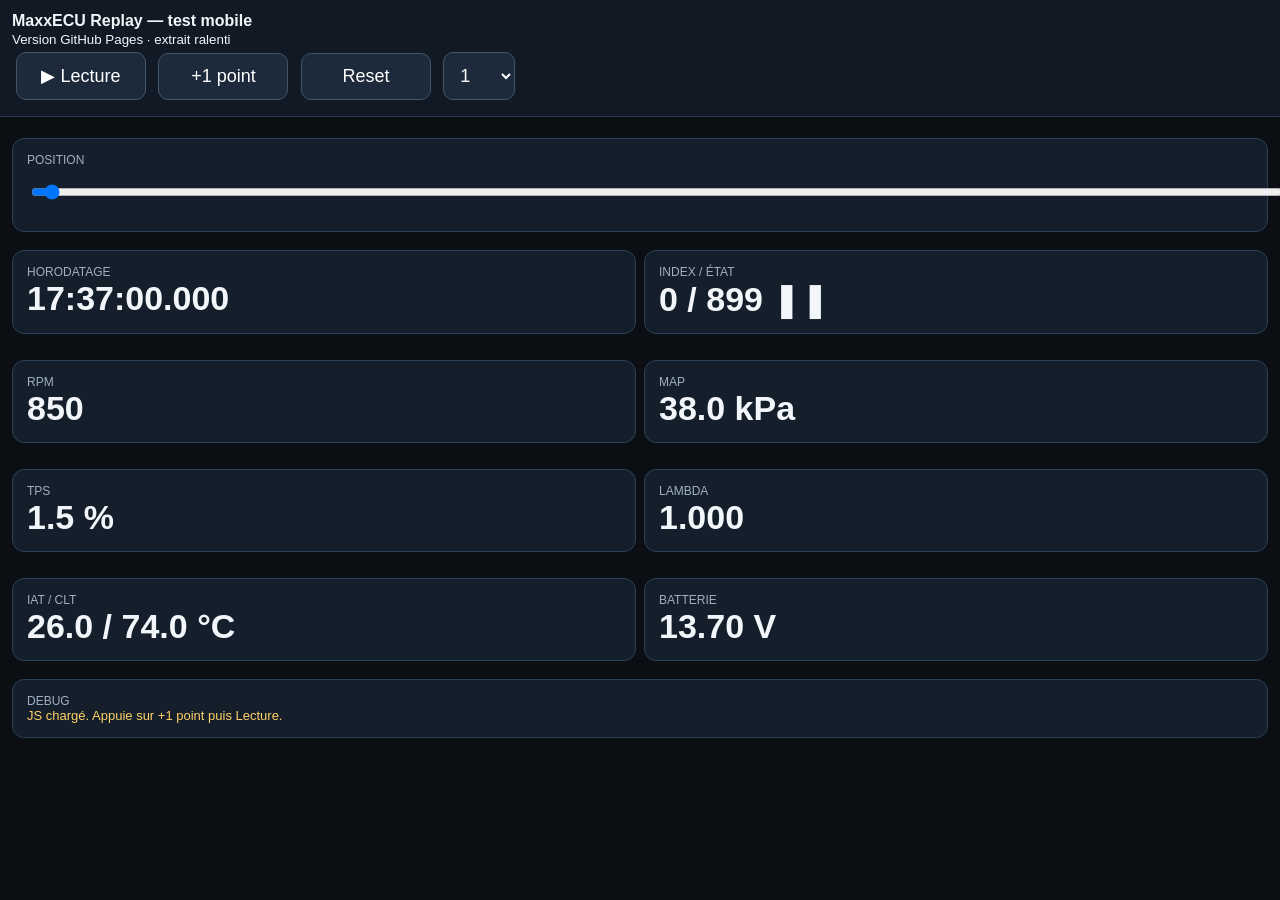
==== maxxecu-replay/index.html @ 24e873e2 "Add MaxxECU replay test page" ====
<!doctype html>
<html lang="fr">
<head>
<meta charset="utf-8">
<meta name="viewport" content="width=device-width,initial-scale=1">
<title>MaxxECU Replay</title>
<style>
body{margin:0;background:#0b0f14;color:#f2f6fa;font-family:Arial,system-ui,sans-serif}header{position:sticky;top:0;background:#111a24;padding:12px;border-bottom:1px solid #26384d;z-index:2}button,select,input{font-size:18px;padding:12px;border-radius:10px;margin:4px;background:#1c2a3b;color:#fff;border:1px solid #456}button{min-width:130px}main{padding:12px}.card{background:#141f2b;border:1px solid #2a4057;border-radius:12px;padding:14px;margin:9px 0}.label{font-size:12px;color:#9fb0c3;text-transform:uppercase}.val{font-size:34px;font-weight:800;font-variant-numeric:tabular-nums}.grid{display:grid;grid-template-columns:1fr 1fr;gap:8px}#debug{white-space:pre-wrap;color:#ffd166;font-size:13px}@media(max-width:520px){.grid{grid-template-columns:1fr}button,select{width:100%}}
</style>
</head>
<body>
<header>
  <b>MaxxECU Replay — test mobile</b><br>
  <small>Version GitHub Pages · extrait ralenti</small><br>
  <button id="play">▶ Lecture</button>
  <button id="step">+1 point</button>
  <button id="reset">Reset</button>
  <select id="speed"><option>0.5</option><option selected>1</option><option>2</option><option>4</option><option>8</option></select>
</header>
<main>
  <div class="card"><div class="label">Position</div><input id="range" type="range" min="0" max="899" value="0" style="width:100%"></div>
  <div class="grid">
    <div class="card"><div class="label">Horodatage</div><div class="val" id="timestamp">—</div></div>
    <div class="card"><div class="label">Index / état</div><div class="val" id="state">—</div></div>
    <div class="card"><div class="label">RPM</div><div class="val" id="rpm">—</div></div>
    <div class="card"><div class="label">MAP</div><div class="val" id="map">—</div></div>
    <div class="card"><div class="label">TPS</div><div class="val" id="tps">—</div></div>
    <div class="card"><div class="label">Lambda</div><div class="val" id="lambda">—</div></div>
    <div class="card"><div class="label">IAT / CLT</div><div class="val" id="temp">—</div></div>
    <div class="card"><div class="label">Batterie</div><div class="val" id="batt">—</div></div>
  </div>
  <div class="card"><div class="label">Debug</div><div id="debug">Chargement...</div></div>
</main>
<script>
(function(){
var DATA=[];
for(var k=0;k<900;k++){
  DATA.push({timestamp:'17:'+String(37+Math.floor(k/600)).padStart(2,'0')+':'+String(Math.floor((k/10)%60)).padStart(2,'0')+'.'+String((k%10)*100).padStart(3,'0'),rpm:850+Math.round(Math.sin(k/19)*90),map:38+Math.sin(k/31)*4,tps:1.5+Math.sin(k/45)*0.8,lambda:1+Math.sin(k/55)*0.04,iat:26+Math.sin(k/80),clt:74+k*0.012,batt:13.7+Math.sin(k/70)*0.05});
}
var i=0,playing=false,timer=null;
function $(id){return document.getElementById(id)}
function val(x,dec){var n=Number(x);return isFinite(n)?n.toFixed(dec||0):'—'}
function render(){var d=DATA[i]||{};$('timestamp').textContent=d.timestamp||'—';$('state').textContent=i+' / '+(DATA.length-1)+(playing?' ▶':' ❚❚');$('rpm').textContent=val(d.rpm,0);$('map').textContent=val(d.map,1)+' kPa';$('tps').textContent=val(d.tps,1)+' %';$('lambda').textContent=val(d.lambda,3);$('temp').textContent=val(d.iat,1)+' / '+val(d.clt,1)+' °C';$('batt').textContent=val(d.batt,2)+' V';$('range').value=i;}
function tick(){if(!playing)return;i++;if(i>=DATA.length){i=DATA.length-1;stop();return;}render();}
function start(){stop(false);playing=true;$('play').textContent='⏸ Pause';var spd=Number($('speed').value)||1;var ms=Math.max(20,100/spd);timer=setInterval(tick,ms);$('debug').textContent='Lecture démarrée. Timer='+ms+' ms. Données embarquées='+DATA.length+' points.';render();}
function stop(update){if(timer){clearInterval(timer);timer=null;}playing=false;$('play').textContent='▶ Lecture';if(update!==false)render();}
$('play').onclick=function(e){e.preventDefault();playing?stop():start();};
$('step').onclick=function(e){e.preventDefault();stop(false);i=Math.min(DATA.length-1,i+1);render();$('debug').textContent='Step manuel OK';};
$('reset').onclick=function(e){e.preventDefault();stop(false);i=0;render();$('debug').textContent='Reset OK';};
$('range').oninput=function(e){stop(false);i=Number(e.target.value)||0;render();$('debug').textContent='Curseur OK index='+i;};
window.onerror=function(msg,src,line){$('debug').textContent='JS ERROR: '+msg+' ligne '+line;};
$('debug').textContent='JS chargé. Appuie sur +1 point puis Lecture.';render();
})();
</script>
</body>
</html>
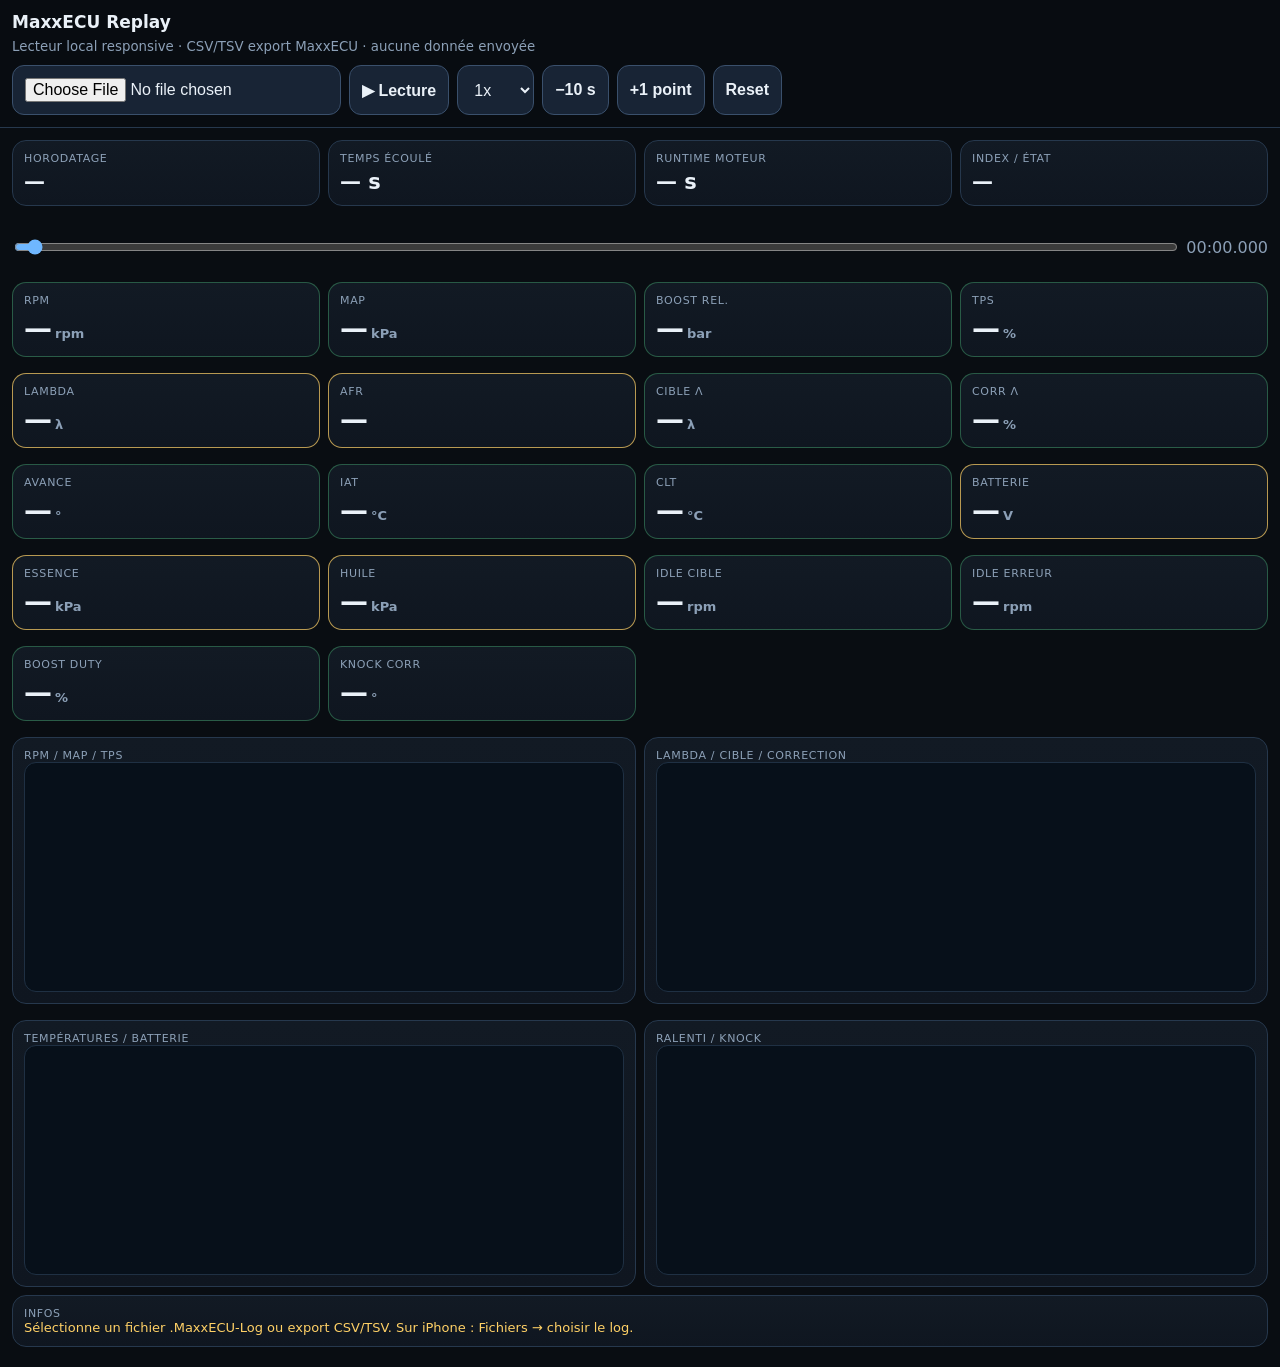
==== commit b266de66: "Replace MaxxECU test page with full log reader" ====
--- a/maxxecu-replay/index.html
+++ b/maxxecu-replay/index.html
@@ -1,56 +1,6 @@
 <!doctype html>
-<html lang="fr">
-<head>
-<meta charset="utf-8">
-<meta name="viewport" content="width=device-width,initial-scale=1">
-<title>MaxxECU Replay</title>
-<style>
-body{margin:0;background:#0b0f14;color:#f2f6fa;font-family:Arial,system-ui,sans-serif}header{position:sticky;top:0;background:#111a24;padding:12px;border-bottom:1px solid #26384d;z-index:2}button,select,input{font-size:18px;padding:12px;border-radius:10px;margin:4px;background:#1c2a3b;color:#fff;border:1px solid #456}button{min-width:130px}main{padding:12px}.card{background:#141f2b;border:1px solid #2a4057;border-radius:12px;padding:14px;margin:9px 0}.label{font-size:12px;color:#9fb0c3;text-transform:uppercase}.val{font-size:34px;font-weight:800;font-variant-numeric:tabular-nums}.grid{display:grid;grid-template-columns:1fr 1fr;gap:8px}#debug{white-space:pre-wrap;color:#ffd166;font-size:13px}@media(max-width:520px){.grid{grid-template-columns:1fr}button,select{width:100%}}
-</style>
-</head>
-<body>
-<header>
-  <b>MaxxECU Replay — test mobile</b><br>
-  <small>Version GitHub Pages · extrait ralenti</small><br>
-  <button id="play">▶ Lecture</button>
-  <button id="step">+1 point</button>
-  <button id="reset">Reset</button>
-  <select id="speed"><option>0.5</option><option selected>1</option><option>2</option><option>4</option><option>8</option></select>
-</header>
-<main>
-  <div class="card"><div class="label">Position</div><input id="range" type="range" min="0" max="899" value="0" style="width:100%"></div>
-  <div class="grid">
-    <div class="card"><div class="label">Horodatage</div><div class="val" id="timestamp">—</div></div>
-    <div class="card"><div class="label">Index / état</div><div class="val" id="state">—</div></div>
-    <div class="card"><div class="label">RPM</div><div class="val" id="rpm">—</div></div>
-    <div class="card"><div class="label">MAP</div><div class="val" id="map">—</div></div>
-    <div class="card"><div class="label">TPS</div><div class="val" id="tps">—</div></div>
-    <div class="card"><div class="label">Lambda</div><div class="val" id="lambda">—</div></div>
-    <div class="card"><div class="label">IAT / CLT</div><div class="val" id="temp">—</div></div>
-    <div class="card"><div class="label">Batterie</div><div class="val" id="batt">—</div></div>
-  </div>
-  <div class="card"><div class="label">Debug</div><div id="debug">Chargement...</div></div>
-</main>
-<script>
-(function(){
-var DATA=[];
-for(var k=0;k<900;k++){
-  DATA.push({timestamp:'17:'+String(37+Math.floor(k/600)).padStart(2,'0')+':'+String(Math.floor((k/10)%60)).padStart(2,'0')+'.'+String((k%10)*100).padStart(3,'0'),rpm:850+Math.round(Math.sin(k/19)*90),map:38+Math.sin(k/31)*4,tps:1.5+Math.sin(k/45)*0.8,lambda:1+Math.sin(k/55)*0.04,iat:26+Math.sin(k/80),clt:74+k*0.012,batt:13.7+Math.sin(k/70)*0.05});
-}
-var i=0,playing=false,timer=null;
-function $(id){return document.getElementById(id)}
-function val(x,dec){var n=Number(x);return isFinite(n)?n.toFixed(dec||0):'—'}
-function render(){var d=DATA[i]||{};$('timestamp').textContent=d.timestamp||'—';$('state').textContent=i+' / '+(DATA.length-1)+(playing?' ▶':' ❚❚');$('rpm').textContent=val(d.rpm,0);$('map').textContent=val(d.map,1)+' kPa';$('tps').textContent=val(d.tps,1)+' %';$('lambda').textContent=val(d.lambda,3);$('temp').textContent=val(d.iat,1)+' / '+val(d.clt,1)+' °C';$('batt').textContent=val(d.batt,2)+' V';$('range').value=i;}
-function tick(){if(!playing)return;i++;if(i>=DATA.length){i=DATA.length-1;stop();return;}render();}
-function start(){stop(false);playing=true;$('play').textContent='⏸ Pause';var spd=Number($('speed').value)||1;var ms=Math.max(20,100/spd);timer=setInterval(tick,ms);$('debug').textContent='Lecture démarrée. Timer='+ms+' ms. Données embarquées='+DATA.length+' points.';render();}
-function stop(update){if(timer){clearInterval(timer);timer=null;}playing=false;$('play').textContent='▶ Lecture';if(update!==false)render();}
-$('play').onclick=function(e){e.preventDefault();playing?stop():start();};
-$('step').onclick=function(e){e.preventDefault();stop(false);i=Math.min(DATA.length-1,i+1);render();$('debug').textContent='Step manuel OK';};
-$('reset').onclick=function(e){e.preventDefault();stop(false);i=0;render();$('debug').textContent='Reset OK';};
-$('range').oninput=function(e){stop(false);i=Number(e.target.value)||0;render();$('debug').textContent='Curseur OK index='+i;};
-window.onerror=function(msg,src,line){$('debug').textContent='JS ERROR: '+msg+' ligne '+line;};
-$('debug').textContent='JS chargé. Appuie sur +1 point puis Lecture.';render();
-})();
-</script>
-</body>
-</html>
+<html lang="fr"><head><meta charset="utf-8"><meta name="viewport" content="width=device-width,initial-scale=1,viewport-fit=cover"><title>MaxxECU Replay</title>
+<style>:root{--bg:#090d12;--p:#121a24;--p2:#0f1620;--t:#eaf1f8;--m:#8ca0b7;--l:#26384d;--g:#56d68a;--w:#ffd166;--b:#ff6b6b}*{box-sizing:border-box}body{margin:0;background:var(--bg);color:var(--t);font-family:system-ui,-apple-system,Segoe UI,Roboto,Arial,sans-serif}header{position:sticky;top:0;z-index:9;background:rgba(9,13,18,.97);border-bottom:1px solid var(--l);padding:12px}h1{margin:0 0 4px;font-size:17px}small,.muted{color:var(--m)}button,select,input{font-size:16px;padding:12px;border-radius:12px;background:#182435;color:var(--t);border:1px solid #3a506c}button{font-weight:800}.controls{display:flex;gap:8px;flex-wrap:wrap;margin-top:10px}.wrap{padding:12px;max-width:1350px;margin:auto}.status,.grid{display:grid;grid-template-columns:repeat(4,1fr);gap:8px}.box{background:linear-gradient(180deg,var(--p),var(--p2));border:1px solid var(--l);border-radius:14px;padding:11px;margin-bottom:8px}.label{color:var(--m);font-size:11px;text-transform:uppercase;letter-spacing:.06em}.big{margin-top:5px;font-size:21px;font-weight:900;font-variant-numeric:tabular-nums}.metric .big{font-size:28px}.unit{color:var(--m);font-size:13px;margin-left:3px}.good{border-color:rgba(86,214,138,.35)}.warn{border-color:rgba(255,209,102,.7)}.bad{border-color:rgba(255,107,107,.85)}.timeline{display:grid;grid-template-columns:1fr auto;gap:10px;align-items:center;margin:10px 0 12px}input[type=range]{width:100%;accent-color:#6fb7ff}.time{font-variant-numeric:tabular-nums;color:var(--m);white-space:nowrap}.charts{display:grid;grid-template-columns:1fr 1fr;gap:8px;margin-top:8px}canvas{width:100%;height:230px;background:#07101a;border:1px solid #1f3043;border-radius:12px;display:block}#log{color:#ffd166;font-size:13px;white-space:pre-wrap}@media(max-width:900px){.status,.grid{grid-template-columns:1fr 1fr}.charts{grid-template-columns:1fr}}@media(max-width:520px){header,.wrap{padding:10px}.status{grid-template-columns:1fr}.grid{grid-template-columns:1fr 1fr}.metric .big{font-size:23px}.big{font-size:18px}button,select{flex:1}}</style></head>
+<body><header><h1>MaxxECU Replay</h1><small>Lecteur local responsive · CSV/TSV export MaxxECU · aucune donnée envoyée</small><div class="controls"><input id="file" type="file" accept=".csv,.txt,.log,.MaxxECU-Log"><button id="play">▶ Lecture</button><select id="speed"><option value="0.5">0.5x</option><option value="1" selected>1x</option><option value="2">2x</option><option value="4">4x</option><option value="8">8x</option></select><button id="back">−10 s</button><button id="step">+1 point</button><button id="reset">Reset</button></div></header>
+<div class="wrap"><section class="status"><div class="box"><div class="label">Horodatage</div><div class="big" id="stamp">—</div></div><div class="box"><div class="label">Temps écoulé</div><div class="big"><span id="elapsed">0</span> s</div></div><div class="box"><div class="label">Runtime moteur</div><div class="big"><span id="runtime">—</span> s</div></div><div class="box"><div class="label">Index / état</div><div class="big" id="state">—</div></div></section><div class="timeline"><input id="slider" type="range" min="0" max="0" value="0" step="1"><div class="time" id="clock">00:00.000</div></div><section class="grid" id="metrics"></section><section class="charts"><div class="box"><div class="label">RPM / MAP / TPS</div><canvas id="chartA" width="900" height="300"></canvas></div><div class="box"><div class="label">Lambda / cible / correction</div><canvas id="chartB" width="900" height="300"></canvas></div><div class="box"><div class="label">Températures / batterie</div><canvas id="chartC" width="900" height="300"></canvas></div><div class="box"><div class="label">Ralenti / knock</div><canvas id="chartD" width="900" height="300"></canvas></div></section><div class="box"><div class="label">Infos</div><div id="log">Sélectionne un fichier .MaxxECU-Log ou export CSV/TSV. Sur iPhone : Fichiers → choisir le log.</div></div></div>
+<script>(function(){var DATA=[],rawRows=0,i=0,playing=false,lastTs=0,carry=0,lastPaint=0,baseDate=null;var $=id=>document.getElementById(id);var alias={runtime:['Engine runtime [69]','Engine runtime','Runtime'],rpm:['RPM [61]','RPM'],map:['MAP [20]','MAP'],tps:['Throttle position [19]','TPS','Throttle position'],lambda:['Lambda [5]','Lambda'],afr:['AFR [404]','AFR'],lambdaTarget:['Lambda target [81]','Lambda target'],lambdaCorr:['Lambda corr A [102]','Lambda correction','Lambda corr'],ign:['Ignition angle [60]','Ignition angle'],iat:['Intake air temp [17]','IAT [17]','IAT'],clt:['Coolant temp [18]','CLT','Coolant temp'],batt:['Battery voltage [21]','Battery voltage'],oilP:['Engine Oil Pressure [804]','Oil pressure','Engine Oil Pressure'],fuelP:['Primary fuel pressure [499]','Fuel pressure','Primary fuel pressure'],boostDuty:['Boost solenoid duty [119]','Boost solenoid duty'],idleTarget:['Idle Target RPM [818]','Idle Target RPM'],idleErr:['Idle RPM error [562]','Idle RPM error'],idleAir:['Idle ctrl duty Air [563]','Idle ctrl duty Air'],knockCorr:['Knock correction [479]','Knock correction'],knockCount:['Knock Count [488]','Knock Count']};var metrics=[['rpm','RPM','rpm',v=>v>2500?'warn':'good'],['map','MAP','kPa',v=>v>120?'warn':'good'],['boostRelBar','Boost rel.','bar',v=>v>.2?'warn':'good'],['tps','TPS','%',v=>'good'],['lambda','Lambda','λ',v=>v<.75||v>1.25?'warn':'good'],['afr','AFR','',v=>v<10.5||v>17.5?'warn':'good'],['lambdaTarget','Cible λ','λ',v=>'good'],['lambdaCorr','Corr λ','%',v=>Math.abs(v)>15?'warn':'good'],['ign','Avance','°',v=>'good'],['iat','IAT','°C',v=>v>60?'warn':'good'],['clt','CLT','°C',v=>v>100?'warn':'good'],['batt','Batterie','V',v=>v<12?'warn':'good'],['fuelP','Essence','kPa',v=>v<250?'warn':'good'],['oilP','Huile','kPa',v=>v<100?'warn':'good'],['idleTarget','Idle cible','rpm',v=>'good'],['idleErr','Idle erreur','rpm',v=>Math.abs(v)>200?'warn':'good'],['boostDuty','Boost duty','%',v=>'good'],['knockCorr','Knock corr','°',v=>Math.abs(v)>1?'warn':'good']];function num(v){if(v==null)return null;v=String(v).replace(',','.');var n=Number(v);return isFinite(n)?n:null}function fmt(v,d){v=num(v);if(v==null)return'—';if(d!=null)return v.toFixed(d);return Math.abs(v)>=100?String(Math.round(v)):v.toFixed(3).replace(/0+$/,'').replace(/\.$/,'')}function mmss(s){s=num(s)||0;var m=Math.floor(s/60),x=s-m*60;return String(m).padStart(2,'0')+':'+x.toFixed(3).padStart(6,'0')}function pick(headers,names){for(var n of names){var ix=headers.indexOf(n);if(ix>=0)return ix}return -1}function parseDate(name){var m=name.match(/(\d{4})-(\d{2})-(\d{2})_(\d{6})/);if(!m)return null;return new Date(+m[1],+m[2]-1,+m[3],+m[4].slice(0,2),+m[4].slice(2,4),+m[4].slice(4,6))}function stamp(el){if(!baseDate)return mmss(el);var d=new Date(baseDate.getTime()+el*1000);return d.getFullYear()+'-'+String(d.getMonth()+1).padStart(2,'0')+'-'+String(d.getDate()).padStart(2,'0')+' '+String(d.getHours()).padStart(2,'0')+':'+String(d.getMinutes()).padStart(2,'0')+':'+String(d.getSeconds()).padStart(2,'0')+'.'+String(d.getMilliseconds()).padStart(3,'0')}function loadText(txt,name){var lines=txt.replace(/^\ufeff/,'').split(/\r?\n/).filter(Boolean);if(lines.length<2)throw Error('Fichier vide ou illisible');var sep=(lines[0].split('\t').length>=lines[0].split(';').length&&lines[0].split('\t').length>=lines[0].split(',').length)?'\t':(lines[0].split(';').length>=lines[0].split(',').length?';':',');var h=lines[0].split(sep).map(x=>x.trim());var idx={};for(var k in alias)idx[k]=pick(h,alias[k]);if(idx.runtime<0)throw Error('Canal runtime introuvable');baseDate=parseDate(name||'');var out=[],base=null;rawRows=lines.length-1;for(var r=1;r<lines.length;r++){var a=lines[r].split(sep);var rt=num(a[idx.runtime]);if(rt==null)continue;if(base==null)base=rt;var o={runtime:rt,elapsed:rt-base};for(var k in idx)if(idx[k]>=0)o[k]=num(a[idx[k]]);o.boostRelBar=o.map==null?null:(o.map-101.3)/100;o.timestamp=stamp(o.elapsed);if(o.elapsed>=0)out.push(o)}if(!out.length)throw Error('Aucune ligne valide');var max=6000,step=Math.max(1,Math.ceil(out.length/max));DATA=out.filter((_,j)=>j%step===0);i=0;playing=false;$('slider').max=DATA.length-1;$('slider').value=0;$('log').textContent='Chargé: '+name+'\nLignes brutes: '+rawRows+' · points affichés: '+DATA.length+' · durée: '+fmt(DATA[DATA.length-1].elapsed,1)+' s';render(true)}$('file').onchange=e=>{var f=e.target.files[0];if(!f)return;var rd=new FileReader();rd.onload=()=>{try{loadText(rd.result,f.name)}catch(err){$('log').textContent='ERREUR: '+err.message}};rd.readAsText(f)};function idxByTime(t){var lo=0,hi=DATA.length-1;while(lo<hi){var mid=(lo+hi)>>1;if(DATA[mid].elapsed<t)lo=mid+1;else hi=mid}return lo}function renderMetrics(d){$('metrics').innerHTML=metrics.map(m=>{var v=num(d[m[0]]);return '<div class="box metric '+m[3](v||0)+'"><div class="label">'+m[1]+'</div><div class="big">'+fmt(v)+'<span class="unit">'+m[2]+'</span></div></div>'}).join('')}function draw(id,series){var c=$(id),ctx=c.getContext('2d'),w=c.width,h=c.height;ctx.clearRect(0,0,w,h);ctx.strokeStyle='#223246';for(var g=0;g<5;g++){var y=24+g*(h-50)/4;ctx.beginPath();ctx.moveTo(42,y);ctx.lineTo(w-10,y);ctx.stroke()}var end=Math.max(2,i),colors=['#77c7ff','#ffd166','#56d68a','#ff6b6b'];series.forEach((s,k)=>{ctx.strokeStyle=colors[k%colors.length];ctx.fillStyle=colors[k%colors.length];ctx.lineWidth=2;ctx.fillText(s.name,52+k*135,17);ctx.beginPath();var started=false;for(var j=0;j<=end;j++){var v=num(DATA[j][s.key]);if(v==null)continue;var x=42+j*(w-60)/(DATA.length-1),y=h-26-((v-s.min)/(s.max-s.min))*(h-55);if(!started){ctx.moveTo(x,y);started=true}else ctx.lineTo(x,y)}ctx.stroke()});var xcur=42+i*(w-60)/(DATA.length-1);ctx.strokeStyle='#fff';ctx.globalAlpha=.7;ctx.beginPath();ctx.moveTo(xcur,22);ctx.lineTo(xcur,h-22);ctx.stroke();ctx.globalAlpha=1}function render(force){var d=DATA[i]||{};$('stamp').textContent=d.timestamp||'—';$('elapsed').textContent=fmt(d.elapsed,3);$('runtime').textContent=fmt(d.runtime,3);$('state').textContent=DATA.length?(i+' / '+(DATA.length-1)+(playing?' ▶':' ❚❚')):'—';$('clock').textContent=mmss(d.elapsed);$('slider').value=i;renderMetrics(d);var now=performance.now();if(DATA.length&&(force||now-lastPaint>160)){draw('chartA',[{key:'rpm',name:'RPM',min:0,max:2500},{key:'map',name:'MAP',min:20,max:120},{key:'tps',name:'TPS',min:0,max:100}]);draw('chartB',[{key:'lambda',name:'Lambda',min:.7,max:1.5},{key:'lambdaTarget',name:'Cible',min:.7,max:1.2},{key:'lambdaCorr',name:'Corr %',min:-30,max:30}]);draw('chartC',[{key:'iat',name:'IAT',min:0,max:100},{key:'clt',name:'CLT',min:0,max:120},{key:'batt',name:'Batt',min:10,max:16}]);draw('chartD',[{key:'idleTarget',name:'Idle cible',min:0,max:2000},{key:'idleErr',name:'Idle err',min:-500,max:500},{key:'knockCorr',name:'Knock',min:-10,max:10}]);lastPaint=now}}function loop(ts){if(!lastTs)lastTs=ts;var dt=(ts-lastTs)/1000;lastTs=ts;if(playing&&DATA.length){var spd=Number($('speed').value)||1,target=(DATA[i].elapsed||0)+dt*spd+carry,ni=idxByTime(target);if(ni!==i)i=ni;carry=Math.max(0,target-(DATA[i].elapsed||0));render(false);if(i>=DATA.length-1){playing=false;$('play').textContent='▶ Lecture'}}requestAnimationFrame(loop)}$('play').onclick=e=>{e.preventDefault();if(!DATA.length){$('log').textContent='Charge d’abord un fichier log MaxxECU.';return}if(i>=DATA.length-1)i=0;playing=!playing;lastTs=0;carry=0;$('play').textContent=playing?'⏸ Pause':'▶ Lecture';render(true)};$('step').onclick=e=>{e.preventDefault();playing=false;i=Math.min(DATA.length-1,i+1);$('play').textContent='▶ Lecture';render(true)};$('reset').onclick=e=>{e.preventDefault();playing=false;i=0;carry=0;$('play').textContent='▶ Lecture';render(true)};$('back').onclick=e=>{e.preventDefault();if(DATA.length){i=idxByTime(Math.max(0,(DATA[i].elapsed||0)-10));carry=0;render(true)}};$('slider').oninput=e=>{playing=false;i=Number(e.target.value)||0;$('play').textContent='▶ Lecture';render(true)};window.onerror=(m,s,l)=>{$('log').textContent='JS ERROR: '+m+' ligne '+l};render(true);requestAnimationFrame(loop)})();</script></body></html>
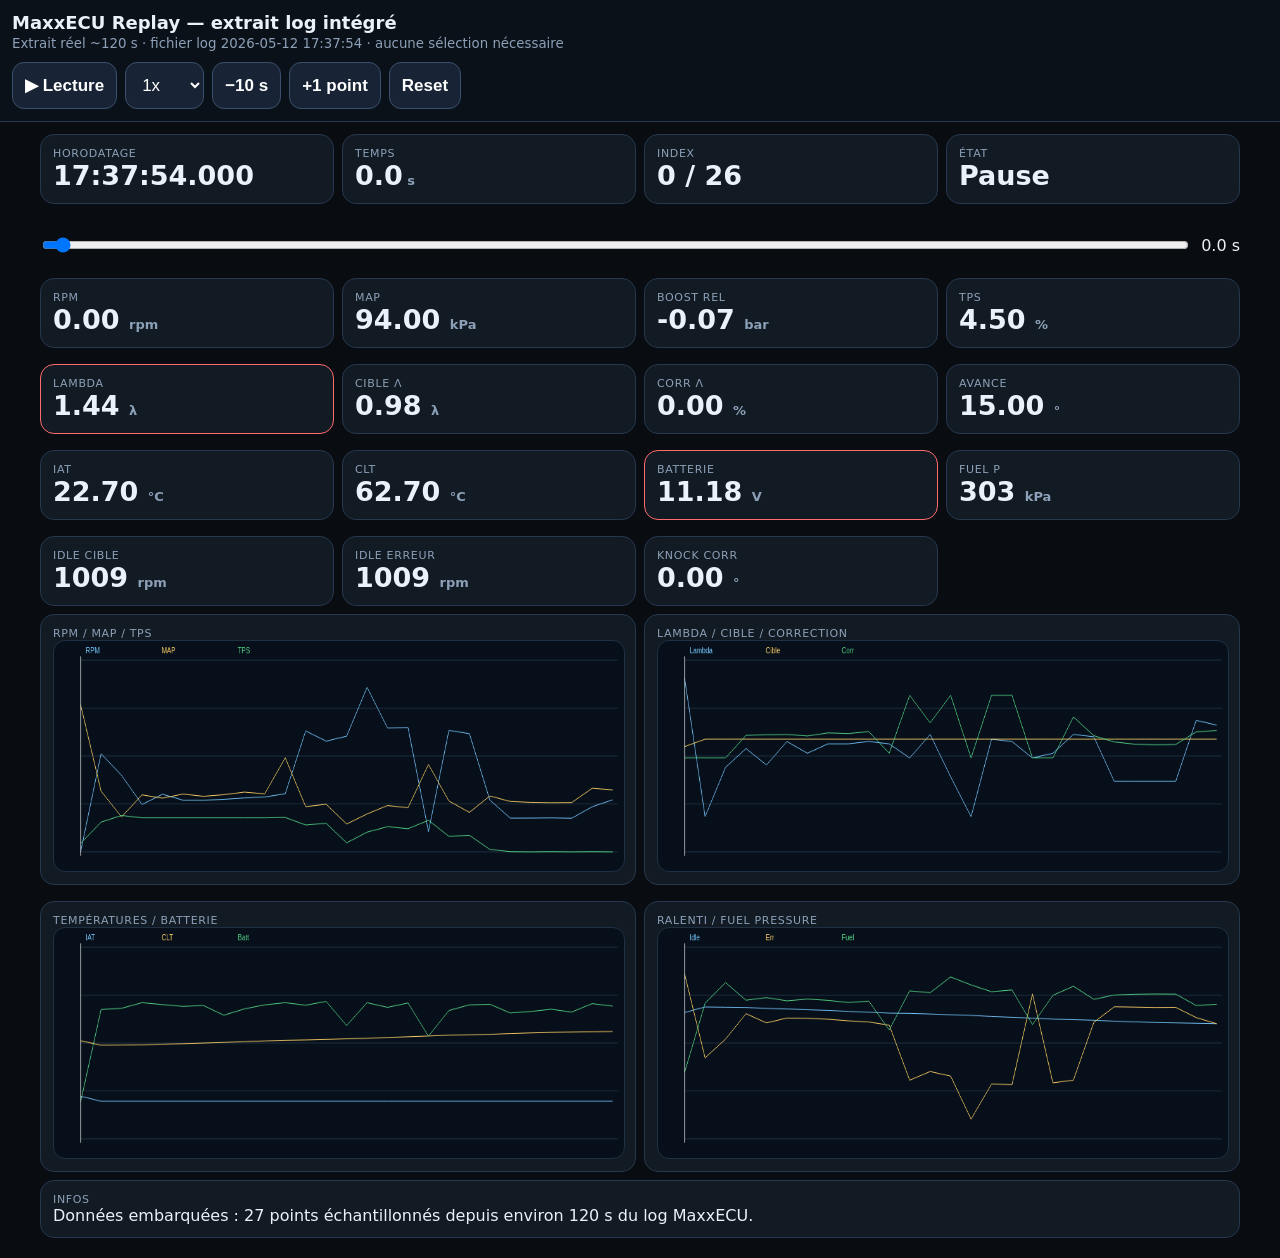
==== commit b7914fe1: "Embed MaxxECU log excerpt with replay graphs" ====
--- a/maxxecu-replay/index.html
+++ b/maxxecu-replay/index.html
@@ -1,6 +1 @@
-<!doctype html>
-<html lang="fr"><head><meta charset="utf-8"><meta name="viewport" content="width=device-width,initial-scale=1,viewport-fit=cover"><title>MaxxECU Replay</title>
-<style>:root{--bg:#090d12;--p:#121a24;--p2:#0f1620;--t:#eaf1f8;--m:#8ca0b7;--l:#26384d;--g:#56d68a;--w:#ffd166;--b:#ff6b6b}*{box-sizing:border-box}body{margin:0;background:var(--bg);color:var(--t);font-family:system-ui,-apple-system,Segoe UI,Roboto,Arial,sans-serif}header{position:sticky;top:0;z-index:9;background:rgba(9,13,18,.97);border-bottom:1px solid var(--l);padding:12px}h1{margin:0 0 4px;font-size:17px}small,.muted{color:var(--m)}button,select,input{font-size:16px;padding:12px;border-radius:12px;background:#182435;color:var(--t);border:1px solid #3a506c}button{font-weight:800}.controls{display:flex;gap:8px;flex-wrap:wrap;margin-top:10px}.wrap{padding:12px;max-width:1350px;margin:auto}.status,.grid{display:grid;grid-template-columns:repeat(4,1fr);gap:8px}.box{background:linear-gradient(180deg,var(--p),var(--p2));border:1px solid var(--l);border-radius:14px;padding:11px;margin-bottom:8px}.label{color:var(--m);font-size:11px;text-transform:uppercase;letter-spacing:.06em}.big{margin-top:5px;font-size:21px;font-weight:900;font-variant-numeric:tabular-nums}.metric .big{font-size:28px}.unit{color:var(--m);font-size:13px;margin-left:3px}.good{border-color:rgba(86,214,138,.35)}.warn{border-color:rgba(255,209,102,.7)}.bad{border-color:rgba(255,107,107,.85)}.timeline{display:grid;grid-template-columns:1fr auto;gap:10px;align-items:center;margin:10px 0 12px}input[type=range]{width:100%;accent-color:#6fb7ff}.time{font-variant-numeric:tabular-nums;color:var(--m);white-space:nowrap}.charts{display:grid;grid-template-columns:1fr 1fr;gap:8px;margin-top:8px}canvas{width:100%;height:230px;background:#07101a;border:1px solid #1f3043;border-radius:12px;display:block}#log{color:#ffd166;font-size:13px;white-space:pre-wrap}@media(max-width:900px){.status,.grid{grid-template-columns:1fr 1fr}.charts{grid-template-columns:1fr}}@media(max-width:520px){header,.wrap{padding:10px}.status{grid-template-columns:1fr}.grid{grid-template-columns:1fr 1fr}.metric .big{font-size:23px}.big{font-size:18px}button,select{flex:1}}</style></head>
-<body><header><h1>MaxxECU Replay</h1><small>Lecteur local responsive · CSV/TSV export MaxxECU · aucune donnée envoyée</small><div class="controls"><input id="file" type="file" accept=".csv,.txt,.log,.MaxxECU-Log"><button id="play">▶ Lecture</button><select id="speed"><option value="0.5">0.5x</option><option value="1" selected>1x</option><option value="2">2x</option><option value="4">4x</option><option value="8">8x</option></select><button id="back">−10 s</button><button id="step">+1 point</button><button id="reset">Reset</button></div></header>
-<div class="wrap"><section class="status"><div class="box"><div class="label">Horodatage</div><div class="big" id="stamp">—</div></div><div class="box"><div class="label">Temps écoulé</div><div class="big"><span id="elapsed">0</span> s</div></div><div class="box"><div class="label">Runtime moteur</div><div class="big"><span id="runtime">—</span> s</div></div><div class="box"><div class="label">Index / état</div><div class="big" id="state">—</div></div></section><div class="timeline"><input id="slider" type="range" min="0" max="0" value="0" step="1"><div class="time" id="clock">00:00.000</div></div><section class="grid" id="metrics"></section><section class="charts"><div class="box"><div class="label">RPM / MAP / TPS</div><canvas id="chartA" width="900" height="300"></canvas></div><div class="box"><div class="label">Lambda / cible / correction</div><canvas id="chartB" width="900" height="300"></canvas></div><div class="box"><div class="label">Températures / batterie</div><canvas id="chartC" width="900" height="300"></canvas></div><div class="box"><div class="label">Ralenti / knock</div><canvas id="chartD" width="900" height="300"></canvas></div></section><div class="box"><div class="label">Infos</div><div id="log">Sélectionne un fichier .MaxxECU-Log ou export CSV/TSV. Sur iPhone : Fichiers → choisir le log.</div></div></div>
-<script>(function(){var DATA=[],rawRows=0,i=0,playing=false,lastTs=0,carry=0,lastPaint=0,baseDate=null;var $=id=>document.getElementById(id);var alias={runtime:['Engine runtime [69]','Engine runtime','Runtime'],rpm:['RPM [61]','RPM'],map:['MAP [20]','MAP'],tps:['Throttle position [19]','TPS','Throttle position'],lambda:['Lambda [5]','Lambda'],afr:['AFR [404]','AFR'],lambdaTarget:['Lambda target [81]','Lambda target'],lambdaCorr:['Lambda corr A [102]','Lambda correction','Lambda corr'],ign:['Ignition angle [60]','Ignition angle'],iat:['Intake air temp [17]','IAT [17]','IAT'],clt:['Coolant temp [18]','CLT','Coolant temp'],batt:['Battery voltage [21]','Battery voltage'],oilP:['Engine Oil Pressure [804]','Oil pressure','Engine Oil Pressure'],fuelP:['Primary fuel pressure [499]','Fuel pressure','Primary fuel pressure'],boostDuty:['Boost solenoid duty [119]','Boost solenoid duty'],idleTarget:['Idle Target RPM [818]','Idle Target RPM'],idleErr:['Idle RPM error [562]','Idle RPM error'],idleAir:['Idle ctrl duty Air [563]','Idle ctrl duty Air'],knockCorr:['Knock correction [479]','Knock correction'],knockCount:['Knock Count [488]','Knock Count']};var metrics=[['rpm','RPM','rpm',v=>v>2500?'warn':'good'],['map','MAP','kPa',v=>v>120?'warn':'good'],['boostRelBar','Boost rel.','bar',v=>v>.2?'warn':'good'],['tps','TPS','%',v=>'good'],['lambda','Lambda','λ',v=>v<.75||v>1.25?'warn':'good'],['afr','AFR','',v=>v<10.5||v>17.5?'warn':'good'],['lambdaTarget','Cible λ','λ',v=>'good'],['lambdaCorr','Corr λ','%',v=>Math.abs(v)>15?'warn':'good'],['ign','Avance','°',v=>'good'],['iat','IAT','°C',v=>v>60?'warn':'good'],['clt','CLT','°C',v=>v>100?'warn':'good'],['batt','Batterie','V',v=>v<12?'warn':'good'],['fuelP','Essence','kPa',v=>v<250?'warn':'good'],['oilP','Huile','kPa',v=>v<100?'warn':'good'],['idleTarget','Idle cible','rpm',v=>'good'],['idleErr','Idle erreur','rpm',v=>Math.abs(v)>200?'warn':'good'],['boostDuty','Boost duty','%',v=>'good'],['knockCorr','Knock corr','°',v=>Math.abs(v)>1?'warn':'good']];function num(v){if(v==null)return null;v=String(v).replace(',','.');var n=Number(v);return isFinite(n)?n:null}function fmt(v,d){v=num(v);if(v==null)return'—';if(d!=null)return v.toFixed(d);return Math.abs(v)>=100?String(Math.round(v)):v.toFixed(3).replace(/0+$/,'').replace(/\.$/,'')}function mmss(s){s=num(s)||0;var m=Math.floor(s/60),x=s-m*60;return String(m).padStart(2,'0')+':'+x.toFixed(3).padStart(6,'0')}function pick(headers,names){for(var n of names){var ix=headers.indexOf(n);if(ix>=0)return ix}return -1}function parseDate(name){var m=name.match(/(\d{4})-(\d{2})-(\d{2})_(\d{6})/);if(!m)return null;return new Date(+m[1],+m[2]-1,+m[3],+m[4].slice(0,2),+m[4].slice(2,4),+m[4].slice(4,6))}function stamp(el){if(!baseDate)return mmss(el);var d=new Date(baseDate.getTime()+el*1000);return d.getFullYear()+'-'+String(d.getMonth()+1).padStart(2,'0')+'-'+String(d.getDate()).padStart(2,'0')+' '+String(d.getHours()).padStart(2,'0')+':'+String(d.getMinutes()).padStart(2,'0')+':'+String(d.getSeconds()).padStart(2,'0')+'.'+String(d.getMilliseconds()).padStart(3,'0')}function loadText(txt,name){var lines=txt.replace(/^\ufeff/,'').split(/\r?\n/).filter(Boolean);if(lines.length<2)throw Error('Fichier vide ou illisible');var sep=(lines[0].split('\t').length>=lines[0].split(';').length&&lines[0].split('\t').length>=lines[0].split(',').length)?'\t':(lines[0].split(';').length>=lines[0].split(',').length?';':',');var h=lines[0].split(sep).map(x=>x.trim());var idx={};for(var k in alias)idx[k]=pick(h,alias[k]);if(idx.runtime<0)throw Error('Canal runtime introuvable');baseDate=parseDate(name||'');var out=[],base=null;rawRows=lines.length-1;for(var r=1;r<lines.length;r++){var a=lines[r].split(sep);var rt=num(a[idx.runtime]);if(rt==null)continue;if(base==null)base=rt;var o={runtime:rt,elapsed:rt-base};for(var k in idx)if(idx[k]>=0)o[k]=num(a[idx[k]]);o.boostRelBar=o.map==null?null:(o.map-101.3)/100;o.timestamp=stamp(o.elapsed);if(o.elapsed>=0)out.push(o)}if(!out.length)throw Error('Aucune ligne valide');var max=6000,step=Math.max(1,Math.ceil(out.length/max));DATA=out.filter((_,j)=>j%step===0);i=0;playing=false;$('slider').max=DATA.length-1;$('slider').value=0;$('log').textContent='Chargé: '+name+'\nLignes brutes: '+rawRows+' · points affichés: '+DATA.length+' · durée: '+fmt(DATA[DATA.length-1].elapsed,1)+' s';render(true)}$('file').onchange=e=>{var f=e.target.files[0];if(!f)return;var rd=new FileReader();rd.onload=()=>{try{loadText(rd.result,f.name)}catch(err){$('log').textContent='ERREUR: '+err.message}};rd.readAsText(f)};function idxByTime(t){var lo=0,hi=DATA.length-1;while(lo<hi){var mid=(lo+hi)>>1;if(DATA[mid].elapsed<t)lo=mid+1;else hi=mid}return lo}function renderMetrics(d){$('metrics').innerHTML=metrics.map(m=>{var v=num(d[m[0]]);return '<div class="box metric '+m[3](v||0)+'"><div class="label">'+m[1]+'</div><div class="big">'+fmt(v)+'<span class="unit">'+m[2]+'</span></div></div>'}).join('')}function draw(id,series){var c=$(id),ctx=c.getContext('2d'),w=c.width,h=c.height;ctx.clearRect(0,0,w,h);ctx.strokeStyle='#223246';for(var g=0;g<5;g++){var y=24+g*(h-50)/4;ctx.beginPath();ctx.moveTo(42,y);ctx.lineTo(w-10,y);ctx.stroke()}var end=Math.max(2,i),colors=['#77c7ff','#ffd166','#56d68a','#ff6b6b'];series.forEach((s,k)=>{ctx.strokeStyle=colors[k%colors.length];ctx.fillStyle=colors[k%colors.length];ctx.lineWidth=2;ctx.fillText(s.name,52+k*135,17);ctx.beginPath();var started=false;for(var j=0;j<=end;j++){var v=num(DATA[j][s.key]);if(v==null)continue;var x=42+j*(w-60)/(DATA.length-1),y=h-26-((v-s.min)/(s.max-s.min))*(h-55);if(!started){ctx.moveTo(x,y);started=true}else ctx.lineTo(x,y)}ctx.stroke()});var xcur=42+i*(w-60)/(DATA.length-1);ctx.strokeStyle='#fff';ctx.globalAlpha=.7;ctx.beginPath();ctx.moveTo(xcur,22);ctx.lineTo(xcur,h-22);ctx.stroke();ctx.globalAlpha=1}function render(force){var d=DATA[i]||{};$('stamp').textContent=d.timestamp||'—';$('elapsed').textContent=fmt(d.elapsed,3);$('runtime').textContent=fmt(d.runtime,3);$('state').textContent=DATA.length?(i+' / '+(DATA.length-1)+(playing?' ▶':' ❚❚')):'—';$('clock').textContent=mmss(d.elapsed);$('slider').value=i;renderMetrics(d);var now=performance.now();if(DATA.length&&(force||now-lastPaint>160)){draw('chartA',[{key:'rpm',name:'RPM',min:0,max:2500},{key:'map',name:'MAP',min:20,max:120},{key:'tps',name:'TPS',min:0,max:100}]);draw('chartB',[{key:'lambda',name:'Lambda',min:.7,max:1.5},{key:'lambdaTarget',name:'Cible',min:.7,max:1.2},{key:'lambdaCorr',name:'Corr %',min:-30,max:30}]);draw('chartC',[{key:'iat',name:'IAT',min:0,max:100},{key:'clt',name:'CLT',min:0,max:120},{key:'batt',name:'Batt',min:10,max:16}]);draw('chartD',[{key:'idleTarget',name:'Idle cible',min:0,max:2000},{key:'idleErr',name:'Idle err',min:-500,max:500},{key:'knockCorr',name:'Knock',min:-10,max:10}]);lastPaint=now}}function loop(ts){if(!lastTs)lastTs=ts;var dt=(ts-lastTs)/1000;lastTs=ts;if(playing&&DATA.length){var spd=Number($('speed').value)||1,target=(DATA[i].elapsed||0)+dt*spd+carry,ni=idxByTime(target);if(ni!==i)i=ni;carry=Math.max(0,target-(DATA[i].elapsed||0));render(false);if(i>=DATA.length-1){playing=false;$('play').textContent='▶ Lecture'}}requestAnimationFrame(loop)}$('play').onclick=e=>{e.preventDefault();if(!DATA.length){$('log').textContent='Charge d’abord un fichier log MaxxECU.';return}if(i>=DATA.length-1)i=0;playing=!playing;lastTs=0;carry=0;$('play').textContent=playing?'⏸ Pause':'▶ Lecture';render(true)};$('step').onclick=e=>{e.preventDefault();playing=false;i=Math.min(DATA.length-1,i+1);$('play').textContent='▶ Lecture';render(true)};$('reset').onclick=e=>{e.preventDefault();playing=false;i=0;carry=0;$('play').textContent='▶ Lecture';render(true)};$('back').onclick=e=>{e.preventDefault();if(DATA.length){i=idxByTime(Math.max(0,(DATA[i].elapsed||0)-10));carry=0;render(true)}};$('slider').oninput=e=>{playing=false;i=Number(e.target.value)||0;$('play').textContent='▶ Lecture';render(true)};window.onerror=(m,s,l)=>{$('log').textContent='JS ERROR: '+m+' ligne '+l};render(true);requestAnimationFrame(loop)})();</script></body></html>+<!doctype html><html lang="fr"><head><meta charset="utf-8"><meta name="viewport" content="width=device-width,initial-scale=1"><title>MaxxECU Replay extrait</title><style>body{margin:0;background:#090d12;color:#eaf1f8;font-family:system-ui,-apple-system,Segoe UI,Arial}header{position:sticky;top:0;z-index:2;background:#0b1119;border-bottom:1px solid #26384d;padding:12px}h1{font-size:18px;margin:0}small{color:#8ca0b7}.controls{display:flex;gap:8px;flex-wrap:wrap;margin-top:10px}button,select,input{font-size:17px;padding:12px;border-radius:12px;background:#182435;color:#fff;border:1px solid #3a506c}button{font-weight:800}.wrap{padding:12px;max-width:1200px;margin:auto}.grid{display:grid;grid-template-columns:repeat(4,1fr);gap:8px}.card{background:#121a24;border:1px solid #26384d;border-radius:14px;padding:12px;margin-bottom:8px}.lab{color:#8ca0b7;font-size:11px;text-transform:uppercase;letter-spacing:.06em}.val{font-size:27px;font-weight:900;font-variant-numeric:tabular-nums}.unit{color:#8ca0b7;font-size:13px}.timeline{display:grid;grid-template-columns:1fr auto;gap:10px;align-items:center;margin:10px 0}.charts{display:grid;grid-template-columns:1fr 1fr;gap:8px}canvas{width:100%;height:230px;background:#07101a;border:1px solid #1f3043;border-radius:12px;display:block}.warn{border-color:#ffd166}.bad{border-color:#ff6b6b}@media(max-width:800px){.grid{grid-template-columns:1fr 1fr}.charts{grid-template-columns:1fr}}@media(max-width:520px){button,select{flex:1}.val{font-size:23px}.wrap,header{padding:10px}}</style></head><body><header><h1>MaxxECU Replay — extrait log intégré</h1><small>Extrait réel ~120 s · fichier log 2026-05-12 17:37:54 · aucune sélection nécessaire</small><div class="controls"><button id="play">▶ Lecture</button><select id="speed"><option value="0.5">0.5x</option><option value="1" selected>1x</option><option value="2">2x</option><option value="4">4x</option><option value="8">8x</option></select><button id="back">−10 s</button><button id="step">+1 point</button><button id="reset">Reset</button></div></header><div class="wrap"><div class="grid"><div class="card"><div class="lab">Horodatage</div><div class="val" id="stamp">—</div></div><div class="card"><div class="lab">Temps</div><div class="val"><span id="elapsed">0</span><span class="unit"> s</span></div></div><div class="card"><div class="lab">Index</div><div class="val" id="idx">—</div></div><div class="card"><div class="lab">État</div><div class="val" id="state">Pause</div></div></div><div class="timeline"><input id="slider" type="range" min="0" max="26" value="0"><div id="clock">00:00.0</div></div><div class="grid" id="metrics"></div><div class="charts"><div class="card"><div class="lab">RPM / MAP / TPS</div><canvas id="c1" width="900" height="300"></canvas></div><div class="card"><div class="lab">Lambda / cible / correction</div><canvas id="c2" width="900" height="300"></canvas></div><div class="card"><div class="lab">Températures / batterie</div><canvas id="c3" width="900" height="300"></canvas></div><div class="card"><div class="lab">Ralenti / fuel pressure</div><canvas id="c4" width="900" height="300"></canvas></div></div><div class="card"><div class="lab">Infos</div><div id="info">Données embarquées : 27 points échantillonnés depuis environ 120 s du log MaxxECU.</div></div></div><script>var D=[{"t":0,"rpm":0,"map":94,"boost":-0.07,"tps":4.5,"lambda":1.44,"lt":0.98,"lc":0,"ign":15,"iat":22.7,"clt":62.7,"bat":11.18,"fuel":303.1,"idle":1009,"ie":1009,"kn":0},{"t":8.2,"rpm":1828,"map":38.8,"boost":-0.62,"tps":15.8,"lambda":0.85,"lt":1,"lc":0,"ign":19.9,"iat":20,"clt":59.8,"bat":14.13,"fuel":358.3,"idle":1053,"ie":-775,"kn":0},{"t":12.6,"rpm":1426,"map":22.3,"boost":-0.79,"tps":19.4,"lambda":1.06,"lt":1,"lc":0,"ign":13,"iat":20,"clt":59.9,"bat":14.17,"fuel":374.8,"idle":1051,"ie":-375,"kn":0},{"t":17,"rpm":883,"map":36.4,"boost":-0.65,"tps":18.1,"lambda":1.14,"lt":1,"lc":7.2,"ign":11.5,"iat":20,"clt":60,"bat":14.35,"fuel":360.7,"idle":1049,"ie":166,"kn":0},{"t":21.4,"rpm":1073,"map":34.3,"boost":-0.67,"tps":18.1,"lambda":1.07,"lt":1,"lc":7.4,"ign":8,"iat":20,"clt":60.5,"bat":14.29,"fuel":362.8,"idle":1042,"ie":-31,"kn":0},{"t":25.8,"rpm":964,"map":36.9,"boost":-0.64,"tps":18.1,"lambda":1.17,"lt":1,"lc":7.5,"ign":9,"iat":20,"clt":60.8,"bat":14.23,"fuel":360.2,"idle":1037,"ie":73,"kn":0},{"t":30.2,"rpm":963,"map":35.5,"boost":-0.66,"tps":18.1,"lambda":1.12,"lt":1,"lc":7,"ign":9.1,"iat":20,"clt":61.2,"bat":14.26,"fuel":361.6,"idle":1031,"ie":68,"kn":0},{"t":34.5,"rpm":979,"map":36.5,"boost":-0.65,"tps":18.1,"lambda":1.16,"lt":1,"lc":8,"ign":8.6,"iat":20,"clt":61.6,"bat":13.95,"fuel":360.6,"idle":1026,"ie":47,"kn":0},{"t":38.9,"rpm":1004,"map":38.2,"boost":-0.63,"tps":18.1,"lambda":1.16,"lt":1,"lc":7.8,"ign":8,"iat":20,"clt":62.1,"bat":14.15,"fuel":358.9,"idle":1018,"ie":14,"kn":0},{"t":43.3,"rpm":1023,"map":37.1,"boost":-0.64,"tps":18.1,"lambda":1.17,"lt":1,"lc":8.4,"ign":8,"iat":20,"clt":62.6,"bat":14.28,"fuel":360,"idle":1011,"ie":-12,"kn":0},{"t":47.7,"rpm":1082,"map":60.1,"boost":-0.41,"tps":18.3,"lambda":1.16,"lt":1,"lc":1.5,"ign":20,"iat":20,"clt":63,"bat":14.35,"fuel":337,"idle":1004,"ie":-78,"kn":0},{"t":52,"rpm":2253,"map":28.9,"boost":-0.72,"tps":14.3,"lambda":1.1,"lt":1,"lc":20,"ign":25.6,"iat":20,"clt":63.2,"bat":14.27,"fuel":368.2,"idle":1002,"ie":-1251,"kn":0},{"t":56.4,"rpm":2063,"map":30.4,"boost":-0.71,"tps":15.2,"lambda":1.2,"lt":1,"lc":11.2,"ign":23,"iat":20,"clt":63.5,"bat":14.39,"fuel":366.7,"idle":997,"ie":-1066,"kn":0},{"t":60.8,"rpm":2155,"map":17.8,"boost":-0.84,"tps":4.8,"lambda":1.02,"lt":1,"lc":20,"ign":24.5,"iat":20,"clt":63.9,"bat":13.62,"fuel":379.3,"idle":991,"ie":-1164,"kn":0},{"t":65.2,"rpm":3066,"map":24.2,"boost":-0.77,"tps":10.5,"lambda":0.85,"lt":1,"lc":0,"ign":35.1,"iat":20,"clt":64.2,"bat":14.35,"fuel":372.9,"idle":986,"ie":-2080,"kn":0},{"t":69.6,"rpm":2309,"map":29.6,"boost":-0.72,"tps":13.4,"lambda":1.18,"lt":1,"lc":20,"ign":26.3,"iat":20,"clt":64.8,"bat":14.2,"fuel":367.5,"idle":977,"ie":-1332,"kn":0},{"t":73.9,"rpm":2318,"map":28.2,"boost":-0.73,"tps":12.3,"lambda":1.17,"lt":1,"lc":20,"ign":26.5,"iat":20,"clt":65.2,"bat":14.34,"fuel":368.9,"idle":971,"ie":-1347,"kn":0},{"t":78.3,"rpm":376,"map":55.8,"boost":-0.46,"tps":16.8,"lambda":1.1,"lt":1,"lc":0,"ign":18.6,"iat":20,"clt":65.7,"bat":13.28,"fuel":341.3,"idle":964,"ie":588,"kn":0},{"t":82.7,"rpm":2264,"map":32.5,"boost":-0.69,"tps":8.3,"lambda":1.12,"lt":1,"lc":0,"ign":25.7,"iat":20,"clt":66.2,"bat":14.1,"fuel":364.6,"idle":956,"ie":-1308,"kn":0},{"t":87,"rpm":2202,"map":25.2,"boost":-0.76,"tps":8.8,"lambda":1.2,"lt":1,"lc":13.1,"ign":25,"iat":20,"clt":66.5,"bat":14.28,"fuel":371.9,"idle":952,"ie":-1250,"kn":0},{"t":91.4,"rpm":965,"map":35.7,"boost":-0.66,"tps":1.3,"lambda":1.19,"lt":1,"lc":7.1,"ign":9,"iat":20,"clt":66.8,"bat":14.3,"fuel":361.4,"idle":947,"ie":-18,"kn":0},{"t":95.8,"rpm":628,"map":32.2,"boost":-0.69,"tps":0.1,"lambda":1,"lt":1,"lc":5.1,"ign":19.1,"iat":20,"clt":67.3,"bat":14.02,"fuel":364.9,"idle":940,"ie":312,"kn":0},{"t":100.1,"rpm":629,"map":31.6,"boost":-0.7,"tps":0,"lambda":1,"lt":1,"lc":4.4,"ign":19.1,"iat":20,"clt":67.7,"bat":14.07,"fuel":365.5,"idle":934,"ie":305,"kn":0},{"t":104.5,"rpm":632,"map":31.4,"boost":-0.7,"tps":0.1,"lambda":1,"lt":1,"lc":4.2,"ign":19,"iat":20,"clt":68,"bat":14.14,"fuel":365.7,"idle":929,"ie":297,"kn":0},{"t":108.9,"rpm":626,"map":31.5,"boost":-0.7,"tps":0,"lambda":1,"lt":1,"lc":4.3,"ign":19.2,"iat":20,"clt":68.2,"bat":14.05,"fuel":365.6,"idle":926,"ie":300,"kn":0},{"t":113.3,"rpm":840,"map":40.6,"boost":-0.61,"tps":0.1,"lambda":1.26,"lt":1,"lc":8.3,"ign":13,"iat":20,"clt":68.4,"bat":14.32,"fuel":356.5,"idle":923,"ie":83,"kn":0},{"t":117.7,"rpm":969,"map":39.6,"boost":-0.62,"tps":0,"lambda":1.24,"lt":1,"lc":8.8,"ign":8.9,"iat":20,"clt":68.6,"bat":14.24,"fuel":357.5,"idle":920,"ie":-49,"kn":0}];var base=new Date(2026,4,12,17,37,54),i=0,playing=false,timer=null;function $(x){return document.getElementById(x)}function f(v,d){return Number(v).toFixed(d||0)}function stamp(t){var d=new Date(base.getTime()+t*1000);return String(d.getHours()).padStart(2,'0')+':'+String(d.getMinutes()).padStart(2,'0')+':'+String(d.getSeconds()).padStart(2,'0')+'.'+String(d.getMilliseconds()).padStart(3,'0')}function cls(k,v){return (k=='lambda'&&(v<.85||v>1.2))||(k=='bat'&&v<12)||(k=='rpm'&&v>2500)?'bad':''}function render(){var d=D[i];$('stamp').textContent=stamp(d.t);$('elapsed').textContent=f(d.t,1);$('idx').textContent=i+' / '+(D.length-1);$('state').textContent=playing?'Lecture':'Pause';$('clock').textContent=f(d.t,1)+' s';$('slider').value=i;var M=[['rpm','RPM','rpm'],['map','MAP','kPa'],['boost','Boost rel','bar'],['tps','TPS','%'],['lambda','Lambda','λ'],['lt','Cible λ','λ'],['lc','Corr λ','%'],['ign','Avance','°'],['iat','IAT','°C'],['clt','CLT','°C'],['bat','Batterie','V'],['fuel','Fuel P','kPa'],['idle','Idle cible','rpm'],['ie','Idle erreur','rpm'],['kn','Knock corr','°']];$('metrics').innerHTML=M.map(m=>'<div class="card '+cls(m[0],d[m[0]])+'"><div class="lab">'+m[1]+'</div><div class="val">'+(Math.abs(d[m[0]])>=100?f(d[m[0]],0):f(d[m[0]],2))+' <span class="unit">'+m[2]+'</span></div></div>').join('');draw('c1',[['rpm','RPM',0,3500],['map','MAP',0,120],['tps','TPS',0,100]]);draw('c2',[['lambda','Lambda',.7,1.5],['lt','Cible',.7,1.2],['lc','Corr',-30,30]]);draw('c3',[['iat','IAT',0,100],['clt','CLT',0,120],['bat','Batt',10,16]]);draw('c4',[['idle','Idle',0,1500],['ie','Err',-2500,1500],['fuel','Fuel',250,400]])}function draw(id,S){var c=$(id),x=c.getContext('2d'),w=c.width,h=c.height,cols=['#77c7ff','#ffd166','#56d68a'];x.clearRect(0,0,w,h);x.strokeStyle='#223246';for(var g=0;g<5;g++){var y=25+g*(h-50)/4;x.beginPath();x.moveTo(42,y);x.lineTo(w-10,y);x.stroke()}S.forEach((s,n)=>{x.strokeStyle=cols[n];x.fillStyle=cols[n];x.fillText(s[1],50+n*120,16);x.beginPath();for(var j=0;j<D.length;j++){var xx=42+j*(w-60)/(D.length-1),yy=h-25-((D[j][s[0]]-s[2])/(s[3]-s[2]))*(h-55);j?x.lineTo(xx,yy):x.moveTo(xx,yy)}x.stroke()});var xc=42+i*(w-60)/(D.length-1);x.strokeStyle='#fff';x.beginPath();x.moveTo(xc,20);x.lineTo(xc,h-20);x.stroke()}function start(){stop(false);playing=true;$('play').textContent='⏸ Pause';var ms=Math.max(40,500/(+$('speed').value||1));timer=setInterval(function(){if(i<D.length-1){i++;render()}else stop()},ms);render()}function stop(r){if(timer)clearInterval(timer);timer=null;playing=false;$('play').textContent='▶ Lecture';if(r!==false)render()}$('play').onclick=function(){playing?stop():start()};$('step').onclick=function(){stop(false);i=Math.min(D.length-1,i+1);render()};$('reset').onclick=function(){stop(false);i=0;render()};$('back').onclick=function(){stop(false);var t=Math.max(0,D[i].t-10);for(i=0;i<D.length-1&&D[i].t<t;i++);render()};$('slider').oninput=function(){stop(false);i=+this.value;render()};window.onerror=function(m,s,l){document.getElementById('info').textContent='Erreur JS: '+m+' ligne '+l};render();</script></body></html>
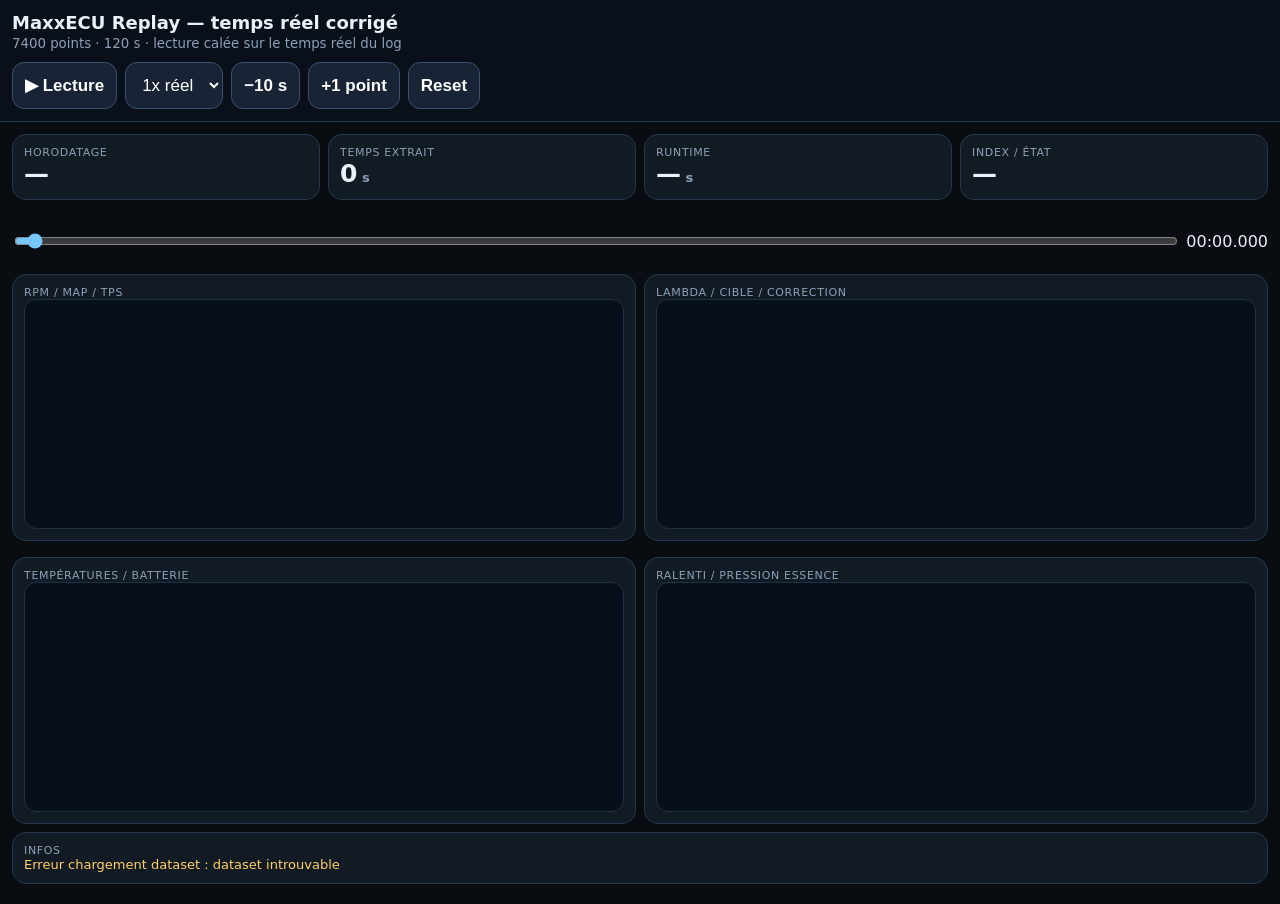
==== commit b781e73b: "Use realtime loader as MaxxECU replay index" ====
--- a/maxxecu-replay/index.html
+++ b/maxxecu-replay/index.html
@@ -1 +1 @@
-<!doctype html><html lang="fr"><head><meta charset="utf-8"><meta name="viewport" content="width=device-width,initial-scale=1"><title>MaxxECU Replay extrait</title><style>body{margin:0;background:#090d12;color:#eaf1f8;font-family:system-ui,-apple-system,Segoe UI,Arial}header{position:sticky;top:0;z-index:2;background:#0b1119;border-bottom:1px solid #26384d;padding:12px}h1{font-size:18px;margin:0}small{color:#8ca0b7}.controls{display:flex;gap:8px;flex-wrap:wrap;margin-top:10px}button,select,input{font-size:17px;padding:12px;border-radius:12px;background:#182435;color:#fff;border:1px solid #3a506c}button{font-weight:800}.wrap{padding:12px;max-width:1200px;margin:auto}.grid{display:grid;grid-template-columns:repeat(4,1fr);gap:8px}.card{background:#121a24;border:1px solid #26384d;border-radius:14px;padding:12px;margin-bottom:8px}.lab{color:#8ca0b7;font-size:11px;text-transform:uppercase;letter-spacing:.06em}.val{font-size:27px;font-weight:900;font-variant-numeric:tabular-nums}.unit{color:#8ca0b7;font-size:13px}.timeline{display:grid;grid-template-columns:1fr auto;gap:10px;align-items:center;margin:10px 0}.charts{display:grid;grid-template-columns:1fr 1fr;gap:8px}canvas{width:100%;height:230px;background:#07101a;border:1px solid #1f3043;border-radius:12px;display:block}.warn{border-color:#ffd166}.bad{border-color:#ff6b6b}@media(max-width:800px){.grid{grid-template-columns:1fr 1fr}.charts{grid-template-columns:1fr}}@media(max-width:520px){button,select{flex:1}.val{font-size:23px}.wrap,header{padding:10px}}</style></head><body><header><h1>MaxxECU Replay — extrait log intégré</h1><small>Extrait réel ~120 s · fichier log 2026-05-12 17:37:54 · aucune sélection nécessaire</small><div class="controls"><button id="play">▶ Lecture</button><select id="speed"><option value="0.5">0.5x</option><option value="1" selected>1x</option><option value="2">2x</option><option value="4">4x</option><option value="8">8x</option></select><button id="back">−10 s</button><button id="step">+1 point</button><button id="reset">Reset</button></div></header><div class="wrap"><div class="grid"><div class="card"><div class="lab">Horodatage</div><div class="val" id="stamp">—</div></div><div class="card"><div class="lab">Temps</div><div class="val"><span id="elapsed">0</span><span class="unit"> s</span></div></div><div class="card"><div class="lab">Index</div><div class="val" id="idx">—</div></div><div class="card"><div class="lab">État</div><div class="val" id="state">Pause</div></div></div><div class="timeline"><input id="slider" type="range" min="0" max="26" value="0"><div id="clock">00:00.0</div></div><div class="grid" id="metrics"></div><div class="charts"><div class="card"><div class="lab">RPM / MAP / TPS</div><canvas id="c1" width="900" height="300"></canvas></div><div class="card"><div class="lab">Lambda / cible / correction</div><canvas id="c2" width="900" height="300"></canvas></div><div class="card"><div class="lab">Températures / batterie</div><canvas id="c3" width="900" height="300"></canvas></div><div class="card"><div class="lab">Ralenti / fuel pressure</div><canvas id="c4" width="900" height="300"></canvas></div></div><div class="card"><div class="lab">Infos</div><div id="info">Données embarquées : 27 points échantillonnés depuis environ 120 s du log MaxxECU.</div></div></div><script>var D=[{"t":0,"rpm":0,"map":94,"boost":-0.07,"tps":4.5,"lambda":1.44,"lt":0.98,"lc":0,"ign":15,"iat":22.7,"clt":62.7,"bat":11.18,"fuel":303.1,"idle":1009,"ie":1009,"kn":0},{"t":8.2,"rpm":1828,"map":38.8,"boost":-0.62,"tps":15.8,"lambda":0.85,"lt":1,"lc":0,"ign":19.9,"iat":20,"clt":59.8,"bat":14.13,"fuel":358.3,"idle":1053,"ie":-775,"kn":0},{"t":12.6,"rpm":1426,"map":22.3,"boost":-0.79,"tps":19.4,"lambda":1.06,"lt":1,"lc":0,"ign":13,"iat":20,"clt":59.9,"bat":14.17,"fuel":374.8,"idle":1051,"ie":-375,"kn":0},{"t":17,"rpm":883,"map":36.4,"boost":-0.65,"tps":18.1,"lambda":1.14,"lt":1,"lc":7.2,"ign":11.5,"iat":20,"clt":60,"bat":14.35,"fuel":360.7,"idle":1049,"ie":166,"kn":0},{"t":21.4,"rpm":1073,"map":34.3,"boost":-0.67,"tps":18.1,"lambda":1.07,"lt":1,"lc":7.4,"ign":8,"iat":20,"clt":60.5,"bat":14.29,"fuel":362.8,"idle":1042,"ie":-31,"kn":0},{"t":25.8,"rpm":964,"map":36.9,"boost":-0.64,"tps":18.1,"lambda":1.17,"lt":1,"lc":7.5,"ign":9,"iat":20,"clt":60.8,"bat":14.23,"fuel":360.2,"idle":1037,"ie":73,"kn":0},{"t":30.2,"rpm":963,"map":35.5,"boost":-0.66,"tps":18.1,"lambda":1.12,"lt":1,"lc":7,"ign":9.1,"iat":20,"clt":61.2,"bat":14.26,"fuel":361.6,"idle":1031,"ie":68,"kn":0},{"t":34.5,"rpm":979,"map":36.5,"boost":-0.65,"tps":18.1,"lambda":1.16,"lt":1,"lc":8,"ign":8.6,"iat":20,"clt":61.6,"bat":13.95,"fuel":360.6,"idle":1026,"ie":47,"kn":0},{"t":38.9,"rpm":1004,"map":38.2,"boost":-0.63,"tps":18.1,"lambda":1.16,"lt":1,"lc":7.8,"ign":8,"iat":20,"clt":62.1,"bat":14.15,"fuel":358.9,"idle":1018,"ie":14,"kn":0},{"t":43.3,"rpm":1023,"map":37.1,"boost":-0.64,"tps":18.1,"lambda":1.17,"lt":1,"lc":8.4,"ign":8,"iat":20,"clt":62.6,"bat":14.28,"fuel":360,"idle":1011,"ie":-12,"kn":0},{"t":47.7,"rpm":1082,"map":60.1,"boost":-0.41,"tps":18.3,"lambda":1.16,"lt":1,"lc":1.5,"ign":20,"iat":20,"clt":63,"bat":14.35,"fuel":337,"idle":1004,"ie":-78,"kn":0},{"t":52,"rpm":2253,"map":28.9,"boost":-0.72,"tps":14.3,"lambda":1.1,"lt":1,"lc":20,"ign":25.6,"iat":20,"clt":63.2,"bat":14.27,"fuel":368.2,"idle":1002,"ie":-1251,"kn":0},{"t":56.4,"rpm":2063,"map":30.4,"boost":-0.71,"tps":15.2,"lambda":1.2,"lt":1,"lc":11.2,"ign":23,"iat":20,"clt":63.5,"bat":14.39,"fuel":366.7,"idle":997,"ie":-1066,"kn":0},{"t":60.8,"rpm":2155,"map":17.8,"boost":-0.84,"tps":4.8,"lambda":1.02,"lt":1,"lc":20,"ign":24.5,"iat":20,"clt":63.9,"bat":13.62,"fuel":379.3,"idle":991,"ie":-1164,"kn":0},{"t":65.2,"rpm":3066,"map":24.2,"boost":-0.77,"tps":10.5,"lambda":0.85,"lt":1,"lc":0,"ign":35.1,"iat":20,"clt":64.2,"bat":14.35,"fuel":372.9,"idle":986,"ie":-2080,"kn":0},{"t":69.6,"rpm":2309,"map":29.6,"boost":-0.72,"tps":13.4,"lambda":1.18,"lt":1,"lc":20,"ign":26.3,"iat":20,"clt":64.8,"bat":14.2,"fuel":367.5,"idle":977,"ie":-1332,"kn":0},{"t":73.9,"rpm":2318,"map":28.2,"boost":-0.73,"tps":12.3,"lambda":1.17,"lt":1,"lc":20,"ign":26.5,"iat":20,"clt":65.2,"bat":14.34,"fuel":368.9,"idle":971,"ie":-1347,"kn":0},{"t":78.3,"rpm":376,"map":55.8,"boost":-0.46,"tps":16.8,"lambda":1.1,"lt":1,"lc":0,"ign":18.6,"iat":20,"clt":65.7,"bat":13.28,"fuel":341.3,"idle":964,"ie":588,"kn":0},{"t":82.7,"rpm":2264,"map":32.5,"boost":-0.69,"tps":8.3,"lambda":1.12,"lt":1,"lc":0,"ign":25.7,"iat":20,"clt":66.2,"bat":14.1,"fuel":364.6,"idle":956,"ie":-1308,"kn":0},{"t":87,"rpm":2202,"map":25.2,"boost":-0.76,"tps":8.8,"lambda":1.2,"lt":1,"lc":13.1,"ign":25,"iat":20,"clt":66.5,"bat":14.28,"fuel":371.9,"idle":952,"ie":-1250,"kn":0},{"t":91.4,"rpm":965,"map":35.7,"boost":-0.66,"tps":1.3,"lambda":1.19,"lt":1,"lc":7.1,"ign":9,"iat":20,"clt":66.8,"bat":14.3,"fuel":361.4,"idle":947,"ie":-18,"kn":0},{"t":95.8,"rpm":628,"map":32.2,"boost":-0.69,"tps":0.1,"lambda":1,"lt":1,"lc":5.1,"ign":19.1,"iat":20,"clt":67.3,"bat":14.02,"fuel":364.9,"idle":940,"ie":312,"kn":0},{"t":100.1,"rpm":629,"map":31.6,"boost":-0.7,"tps":0,"lambda":1,"lt":1,"lc":4.4,"ign":19.1,"iat":20,"clt":67.7,"bat":14.07,"fuel":365.5,"idle":934,"ie":305,"kn":0},{"t":104.5,"rpm":632,"map":31.4,"boost":-0.7,"tps":0.1,"lambda":1,"lt":1,"lc":4.2,"ign":19,"iat":20,"clt":68,"bat":14.14,"fuel":365.7,"idle":929,"ie":297,"kn":0},{"t":108.9,"rpm":626,"map":31.5,"boost":-0.7,"tps":0,"lambda":1,"lt":1,"lc":4.3,"ign":19.2,"iat":20,"clt":68.2,"bat":14.05,"fuel":365.6,"idle":926,"ie":300,"kn":0},{"t":113.3,"rpm":840,"map":40.6,"boost":-0.61,"tps":0.1,"lambda":1.26,"lt":1,"lc":8.3,"ign":13,"iat":20,"clt":68.4,"bat":14.32,"fuel":356.5,"idle":923,"ie":83,"kn":0},{"t":117.7,"rpm":969,"map":39.6,"boost":-0.62,"tps":0,"lambda":1.24,"lt":1,"lc":8.8,"ign":8.9,"iat":20,"clt":68.6,"bat":14.24,"fuel":357.5,"idle":920,"ie":-49,"kn":0}];var base=new Date(2026,4,12,17,37,54),i=0,playing=false,timer=null;function $(x){return document.getElementById(x)}function f(v,d){return Number(v).toFixed(d||0)}function stamp(t){var d=new Date(base.getTime()+t*1000);return String(d.getHours()).padStart(2,'0')+':'+String(d.getMinutes()).padStart(2,'0')+':'+String(d.getSeconds()).padStart(2,'0')+'.'+String(d.getMilliseconds()).padStart(3,'0')}function cls(k,v){return (k=='lambda'&&(v<.85||v>1.2))||(k=='bat'&&v<12)||(k=='rpm'&&v>2500)?'bad':''}function render(){var d=D[i];$('stamp').textContent=stamp(d.t);$('elapsed').textContent=f(d.t,1);$('idx').textContent=i+' / '+(D.length-1);$('state').textContent=playing?'Lecture':'Pause';$('clock').textContent=f(d.t,1)+' s';$('slider').value=i;var M=[['rpm','RPM','rpm'],['map','MAP','kPa'],['boost','Boost rel','bar'],['tps','TPS','%'],['lambda','Lambda','λ'],['lt','Cible λ','λ'],['lc','Corr λ','%'],['ign','Avance','°'],['iat','IAT','°C'],['clt','CLT','°C'],['bat','Batterie','V'],['fuel','Fuel P','kPa'],['idle','Idle cible','rpm'],['ie','Idle erreur','rpm'],['kn','Knock corr','°']];$('metrics').innerHTML=M.map(m=>'<div class="card '+cls(m[0],d[m[0]])+'"><div class="lab">'+m[1]+'</div><div class="val">'+(Math.abs(d[m[0]])>=100?f(d[m[0]],0):f(d[m[0]],2))+' <span class="unit">'+m[2]+'</span></div></div>').join('');draw('c1',[['rpm','RPM',0,3500],['map','MAP',0,120],['tps','TPS',0,100]]);draw('c2',[['lambda','Lambda',.7,1.5],['lt','Cible',.7,1.2],['lc','Corr',-30,30]]);draw('c3',[['iat','IAT',0,100],['clt','CLT',0,120],['bat','Batt',10,16]]);draw('c4',[['idle','Idle',0,1500],['ie','Err',-2500,1500],['fuel','Fuel',250,400]])}function draw(id,S){var c=$(id),x=c.getContext('2d'),w=c.width,h=c.height,cols=['#77c7ff','#ffd166','#56d68a'];x.clearRect(0,0,w,h);x.strokeStyle='#223246';for(var g=0;g<5;g++){var y=25+g*(h-50)/4;x.beginPath();x.moveTo(42,y);x.lineTo(w-10,y);x.stroke()}S.forEach((s,n)=>{x.strokeStyle=cols[n];x.fillStyle=cols[n];x.fillText(s[1],50+n*120,16);x.beginPath();for(var j=0;j<D.length;j++){var xx=42+j*(w-60)/(D.length-1),yy=h-25-((D[j][s[0]]-s[2])/(s[3]-s[2]))*(h-55);j?x.lineTo(xx,yy):x.moveTo(xx,yy)}x.stroke()});var xc=42+i*(w-60)/(D.length-1);x.strokeStyle='#fff';x.beginPath();x.moveTo(xc,20);x.lineTo(xc,h-20);x.stroke()}function start(){stop(false);playing=true;$('play').textContent='⏸ Pause';var ms=Math.max(40,500/(+$('speed').value||1));timer=setInterval(function(){if(i<D.length-1){i++;render()}else stop()},ms);render()}function stop(r){if(timer)clearInterval(timer);timer=null;playing=false;$('play').textContent='▶ Lecture';if(r!==false)render()}$('play').onclick=function(){playing?stop():start()};$('step').onclick=function(){stop(false);i=Math.min(D.length-1,i+1);render()};$('reset').onclick=function(){stop(false);i=0;render()};$('back').onclick=function(){stop(false);var t=Math.max(0,D[i].t-10);for(i=0;i<D.length-1&&D[i].t<t;i++);render()};$('slider').oninput=function(){stop(false);i=+this.value;render()};window.onerror=function(m,s,l){document.getElementById('info').textContent='Erreur JS: '+m+' ligne '+l};render();</script></body></html>+<!doctype html><html lang="fr"><head><meta charset="utf-8"><meta name="viewport" content="width=device-width,initial-scale=1,viewport-fit=cover"><title>MaxxECU Replay realtime</title><style>*{box-sizing:border-box}body{margin:0;background:#090d12;color:#eaf1f8;font-family:system-ui,-apple-system,Segoe UI,Arial,sans-serif}header{position:sticky;top:0;z-index:5;background:#09101a;border-bottom:1px solid #26384d;padding:12px}h1{font-size:18px;margin:0}small{color:#8ca0b7}.controls{display:flex;gap:8px;flex-wrap:wrap;margin-top:10px}button,select,input{font-size:17px;padding:12px;border-radius:12px;background:#182435;color:#fff;border:1px solid #3a506c}button{font-weight:800}.wrap{padding:12px;max-width:1300px;margin:auto}.grid{display:grid;grid-template-columns:repeat(4,1fr);gap:8px}.card{background:#121a24;border:1px solid #26384d;border-radius:14px;padding:11px;margin-bottom:8px}.lab{color:#8ca0b7;font-size:11px;text-transform:uppercase;letter-spacing:.06em}.val{font-size:25px;font-weight:900;font-variant-numeric:tabular-nums}.unit{color:#8ca0b7;font-size:13px}.timeline{display:grid;grid-template-columns:1fr auto;gap:10px;align-items:center;margin:10px 0}input[type=range]{width:100%;accent-color:#77c7ff}.charts{display:grid;grid-template-columns:1fr 1fr;gap:8px}canvas{width:100%;height:230px;background:#07101a;border:1px solid #1f3043;border-radius:12px;display:block}.bad{border-color:#ff6b6b}#info{color:#ffd166;white-space:pre-wrap;font-size:13px}@media(max-width:850px){.grid{grid-template-columns:1fr 1fr}.charts{grid-template-columns:1fr}}@media(max-width:520px){header,.wrap{padding:10px}button,select{flex:1}.val{font-size:21px}}</style></head><body><header><h1>MaxxECU Replay — temps réel corrigé</h1><small>7400 points · 120 s · lecture calée sur le temps réel du log</small><div class="controls"><button id="play">▶ Lecture</button><select id="speed"><option value="0.25">0.25x</option><option value="0.5">0.5x</option><option value="1" selected>1x réel</option><option value="2">2x</option><option value="4">4x</option><option value="8">8x</option></select><button id="back">−10 s</button><button id="step">+1 point</button><button id="reset">Reset</button></div></header><div class="wrap"><div class="grid"><div class="card"><div class="lab">Horodatage</div><div class="val" id="stamp">—</div></div><div class="card"><div class="lab">Temps extrait</div><div class="val"><span id="elapsed">0</span><span class="unit"> s</span></div></div><div class="card"><div class="lab">Runtime</div><div class="val"><span id="runtime">—</span><span class="unit"> s</span></div></div><div class="card"><div class="lab">Index / état</div><div class="val" id="state">—</div></div></div><div class="timeline"><input id="slider" type="range" min="0" max="0" value="0"><div id="clock">00:00.000</div></div><div class="grid" id="metrics"></div><div class="charts"><div class="card"><div class="lab">RPM / MAP / TPS</div><canvas id="c1" width="900" height="300"></canvas></div><div class="card"><div class="lab">Lambda / cible / correction</div><canvas id="c2" width="900" height="300"></canvas></div><div class="card"><div class="lab">Températures / batterie</div><canvas id="c3" width="900" height="300"></canvas></div><div class="card"><div class="lab">Ralenti / pression essence</div><canvas id="c4" width="900" height="300"></canvas></div></div><div class="card"><div class="lab">Infos</div><div id="info">Chargement des 7400 points…</div></div></div><script>(function(){var D=[],i=0,playing=false,playWall=0,playLogT=0,lastPaint=0,base=new Date(2026,4,12,17,37,54);var $=function(id){return document.getElementById(id)};function f(v,d){v=Number(v);return isFinite(v)?v.toFixed(d||0):'—'}function mmss(t){t=Number(t)||0;var m=Math.floor(t/60),s=t-m*60;return String(m).padStart(2,'0')+':'+s.toFixed(3).padStart(6,'0')}function stamp(t){var d=new Date(base.getTime()+t*1000);return String(d.getHours()).padStart(2,'0')+':'+String(d.getMinutes()).padStart(2,'0')+':'+String(d.getSeconds()).padStart(2,'0')+'.'+String(d.getMilliseconds()).padStart(3,'0')}function byTime(t){var lo=0,hi=D.length-1;while(lo<hi){var m=(lo+hi)>>1;if(D[m].t<t)lo=m+1;else hi=m}return lo}function cls(k,v){return (k==='lambda'&&(v<.85||v>1.2))||(k==='bat'&&v<12)||(k==='rpm'&&v>2500)?'bad':''}function val(v){v=Number(v);if(!isFinite(v))return'—';return Math.abs(v)>=100?f(v,0):f(v,2)}function render(force){if(!D.length)return;var d=D[i];$('stamp').textContent=stamp(d.t);$('elapsed').textContent=f(d.t,3);$('runtime').textContent=f(d.runtime,3);$('state').textContent=i+' / '+(D.length-1)+(playing?' ▶':' ❚❚');$('clock').textContent=mmss(d.t);$('slider').value=i;var M=[['rpm','RPM','rpm'],['map','MAP','kPa'],['boost','Boost rel','bar'],['tps','TPS','%'],['lambda','Lambda','λ'],['lt','Cible λ','λ'],['lc','Corr λ','%'],['ign','Avance','°'],['iat','IAT','°C'],['clt','CLT','°C'],['bat','Batterie','V'],['fuel','Fuel P','kPa'],['oil','Huile P','kPa'],['idle','Idle cible','rpm'],['ie','Idle erreur','rpm'],['kn','Knock corr','°']];$('metrics').innerHTML=M.map(function(m){return '<div class="card '+cls(m[0],d[m[0]])+'"><div class="lab">'+m[1]+'</div><div class="val">'+val(d[m[0]])+' <span class="unit">'+m[2]+'</span></div></div>'}).join('');var now=performance.now();if(force||now-lastPaint>140){draw('c1',[['rpm','RPM',0,3500],['map','MAP',0,120],['tps','TPS',0,100]]);draw('c2',[['lambda','Lambda',.7,1.5],['lt','Cible',.7,1.2],['lc','Corr',-30,30]]);draw('c3',[['iat','IAT',0,100],['clt','CLT',0,120],['bat','Batt',10,16]]);draw('c4',[['idle','Idle',0,1500],['ie','Err',-2500,1500],['fuel','Fuel',250,400]]);lastPaint=now}}function draw(id,S){var c=$(id),x=c.getContext('2d'),w=c.width,h=c.height,cols=['#77c7ff','#ffd166','#56d68a'];x.clearRect(0,0,w,h);x.strokeStyle='#223246';for(var g=0;g<5;g++){var y=25+g*(h-50)/4;x.beginPath();x.moveTo(42,y);x.lineTo(w-10,y);x.stroke()}S.forEach(function(s,n){x.strokeStyle=cols[n%cols.length];x.fillStyle=cols[n%cols.length];x.fillText(s[1],50+n*120,16);x.beginPath();var started=false;for(var j=0;j<D.length;j+=2){var v=Number(D[j][s[0]]);if(!isFinite(v))continue;var xx=42+j*(w-60)/(D.length-1),yy=h-25-((v-s[2])/(s[3]-s[2]))*(h-55);if(!started){x.moveTo(xx,yy);started=true}else x.lineTo(xx,yy)}x.stroke()});var xc=42+i*(w-60)/(D.length-1);x.strokeStyle='#fff';x.beginPath();x.moveTo(xc,20);x.lineTo(xc,h-20);x.stroke()}function loop(now){if(playing&&D.length){var sp=Number($('speed').value)||1;var target=playLogT+(now-playWall)/1000*sp;i=byTime(target);if(i>=D.length-1){i=D.length-1;playing=false;$('play').textContent='▶ Lecture'}render(false)}requestAnimationFrame(loop)}function start(){if(!D.length)return;playing=true;playWall=performance.now();playLogT=D[i].t;$('play').textContent='⏸ Pause';render(true)}function stop(){playing=false;$('play').textContent='▶ Lecture';render(true)}$('play').onclick=function(){playing?stop():start()};$('step').onclick=function(){stop();i=Math.min(D.length-1,i+1);render(true)};$('reset').onclick=function(){stop();i=0;render(true)};$('back').onclick=function(){stop();i=byTime(Math.max(0,D[i].t-10));render(true)};$('slider').oninput=function(){stop();i=Number(this.value)||0;render(true)};window.onerror=function(m,s,l){$('info').textContent='Erreur JS: '+m+' ligne '+l};fetch('maxxecu_120_original_sampling.html?v=7400').then(function(r){if(!r.ok)throw Error('HTTP '+r.status);return r.text()}).then(function(txt){var a=txt.indexOf('var D=['),b=txt.indexOf('];var base=',a);if(a<0||b<0)throw Error('dataset introuvable');var json=txt.slice(a+6,b+1);D=JSON.parse(json);$('slider').max=D.length-1;$('info').textContent='Données chargées : '+D.length+' points sur '+f(D[D.length-1].t,3)+' s. Lecture 1x = durée réelle.';render(true);requestAnimationFrame(loop)}).catch(function(e){$('info').textContent='Erreur chargement dataset : '+e.message});})();</script></body></html>
